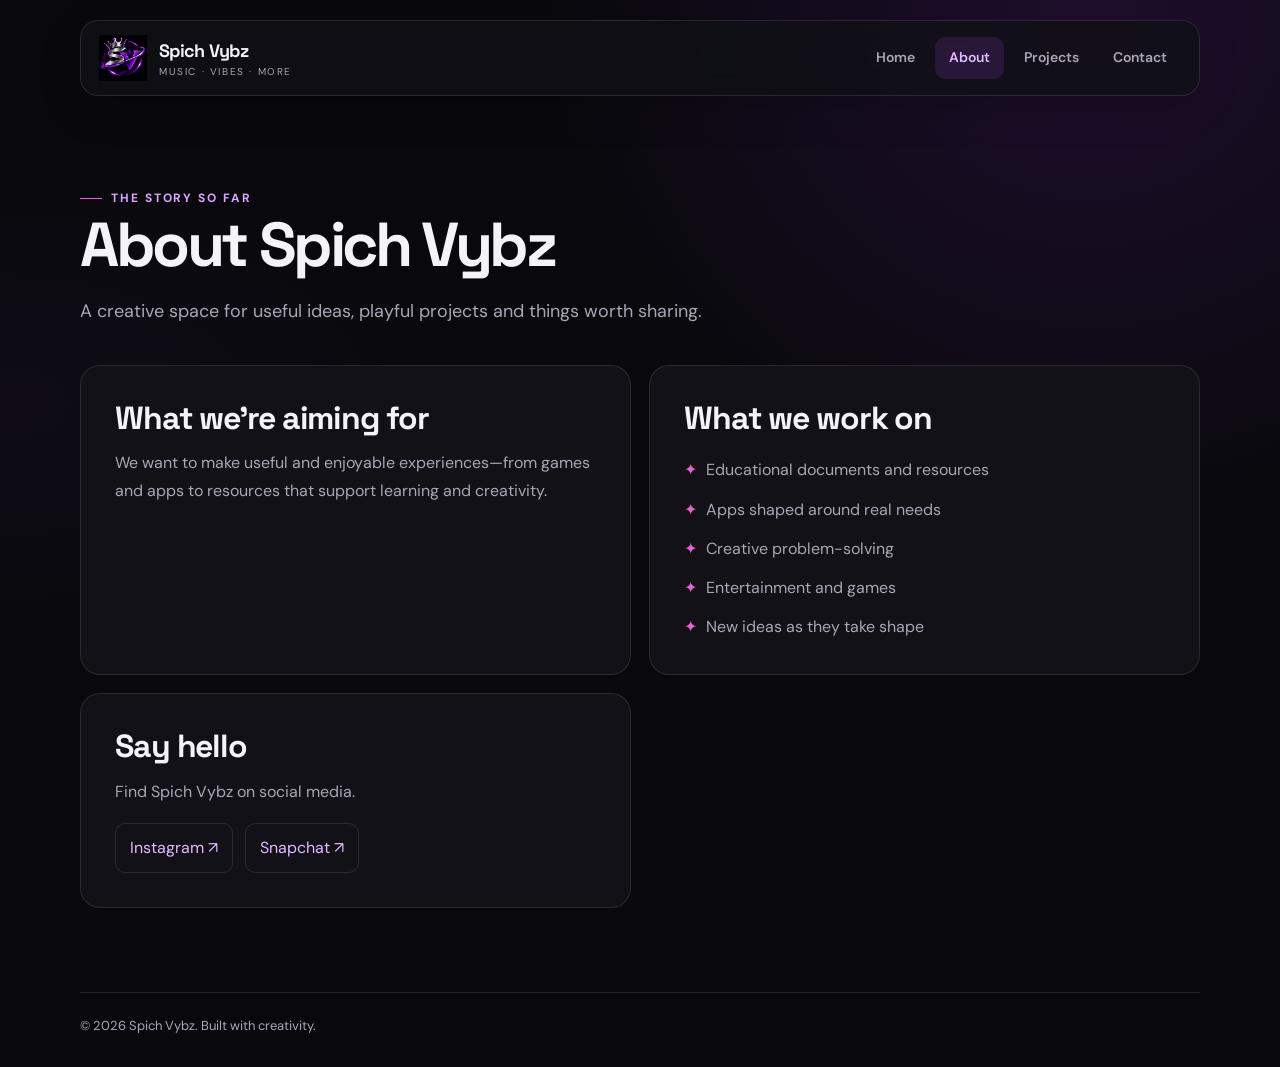
==== about.html @ a4c176d0 "Add files via upload" ====
<!DOCTYPE html>
<html lang="en">
<head>
    <meta charset="UTF-8">
    <meta name="viewport" content="width=device-width, initial-scale=1.0">
    <meta name="theme-color" content="#09090d">
    <meta name="description" content="Learn about the goals and creative work behind Spich Vybz.">
    <title>About — Spich Vybz</title>
    <link rel="stylesheet" href="style.css">
</head>
<body>
    <header class="site-header">
        <nav class="navbar" aria-label="Main navigation">
            <a class="brand" href="index.html" aria-label="Spich Vybz home">
                <img src="sv-logo.png" alt="">
                <span class="brand-copy"><span class="brand-name">Spich Vybz</span><span class="brand-tagline">Music · Vibes · More</span></span>
            </a>
            <div class="nav-links">
                <a href="index.html">Home</a>
                <a href="about.html" aria-current="page">About</a>
                <a href="projects.html">Projects</a>
                <a href="contact.html">Contact</a>
            </div>
        </nav>
    </header>

    <main>
        <header class="page-intro">
            <span class="eyebrow">The story so far</span>
            <h1>About Spich Vybz</h1>
            <p>A creative space for useful ideas, playful projects and things worth sharing.</p>
        </header>
        <div class="content-grid">
            <section class="content-panel">
                <h2>What we’re aiming for</h2>
                <p>We want to make useful and enjoyable experiences—from games and apps to resources that support learning and creativity.</p>
            </section>
            <section class="content-panel">
                <h2>What we work on</h2>
                <ul class="clean-list">
                    <li>Educational documents and resources</li>
                    <li>Apps shaped around real needs</li>
                    <li>Creative problem-solving</li>
                    <li>Entertainment and games</li>
                    <li>New ideas as they take shape</li>
                </ul>
            </section>
            <section class="content-panel">
                <h2>Say hello</h2>
                <p>Find Spich Vybz on social media.</p>
                <div class="social-list">
                    <a href="https://www.instagram.com/chris.ten1209/" target="_blank" rel="noopener noreferrer">Instagram ↗</a>
                    <a href="https://www.snapchat.com/add/kchris.ten1209" target="_blank" rel="noopener noreferrer">Snapchat ↗</a>
                </div>
            </section>
        </div>
    </main>

    <footer><p>© 2026 Spich Vybz. Built with creativity.</p></footer>
</body>
</html>
---- style.css ----
@import url('https://fonts.googleapis.com/css2?family=DM+Sans:wght@400;500;600;700&family=Space+Grotesk:wght@500;600;700&display=swap');

:root {
    color-scheme: dark;
    --bg: #09090d;
    --surface: #111117;
    --surface-raised: #171720;
    --text: #f5f3fa;
    --muted: #aaa6b6;
    --line: rgba(255,255,255,.1);
    --purple: #b44cff;
    --pink: #f15bd7;
    --gold: #ffc75e;
    --page-width: 1120px;
}

* { box-sizing: border-box; }

html { scroll-behavior: smooth; }

body {
    min-width: 320px;
    margin: 0;
    background:
        radial-gradient(ellipse at 85% 0%, rgba(143, 42, 214, .16), transparent 34rem),
        radial-gradient(ellipse at 0% 38%, rgba(54, 32, 92, .13), transparent 28rem),
        var(--bg);
    color: var(--text);
    font-family: 'DM Sans', Arial, sans-serif;
    font-size: 16px;
    line-height: 1.7;
}

a { color: inherit; }
a:focus-visible, button:focus-visible, input:focus-visible, textarea:focus-visible {
    outline: 3px solid var(--gold);
    outline-offset: 3px;
}

.site-header {
    width: min(var(--page-width), calc(100% - 48px));
    margin: 20px auto 0;
}

.navbar {
    min-height: 76px;
    display: flex;
    align-items: center;
    justify-content: space-between;
    gap: 24px;
    padding: 12px 18px;
    border: 1px solid var(--line);
    border-radius: 18px;
    background: rgba(17, 17, 23, .82);
    box-shadow: 0 12px 40px rgba(0,0,0,.18);
    backdrop-filter: blur(14px);
}

.brand {
    display: inline-flex;
    align-items: center;
    gap: 12px;
    min-width: 0;
    text-decoration: none;
}

.brand img { width: 48px; height: 48px; object-fit: contain; }
.brand-copy { display: grid; line-height: 1.2; }
.brand-name { font: 700 18px 'Space Grotesk', sans-serif; letter-spacing: -.04em; }
.brand-tagline { margin-top: 4px; color: var(--muted); font-size: 10px; letter-spacing: .16em; text-transform: uppercase; }

.nav-links { display: flex; align-items: center; gap: 6px; }
.nav-links a {
    padding: 9px 14px;
    border-radius: 10px;
    color: var(--muted);
    font-size: 14px;
    font-weight: 600;
    text-decoration: none;
    transition: background .2s ease, color .2s ease;
}
.nav-links a:hover, .nav-links a[aria-current="page"] {
    background: rgba(180, 76, 255, .14);
    color: #e4baff;
}

main {
    width: min(var(--page-width), calc(100% - 48px));
    min-height: 65vh;
    margin: 0 auto;
    padding: 64px 0 84px;
}

.eyebrow {
    display: inline-flex;
    align-items: center;
    gap: 9px;
    color: #d9a7ff;
    font-size: 12px;
    font-weight: 700;
    letter-spacing: .16em;
    text-transform: uppercase;
}
.eyebrow::before { width: 22px; height: 1px; background: var(--pink); content: ''; }

h1, h2, h3 { margin: 0; font-family: 'Space Grotesk', Arial, sans-serif; line-height: 1.15; }
h1 { font-size: clamp(40px, 7vw, 72px); letter-spacing: -.055em; }
h2 { font-size: clamp(24px, 3vw, 32px); letter-spacing: -.035em; }
h3 { font-size: 19px; letter-spacing: -.02em; }
p { margin: 0; color: var(--muted); }

.hero {
    position: relative;
    display: grid;
    grid-template-columns: minmax(0, 1.1fr) minmax(260px, .9fr);
    align-items: center;
    gap: 40px;
    min-height: 440px;
    overflow: hidden;
    padding: clamp(28px, 6vw, 68px);
    border: 1px solid rgba(205, 137, 255, .2);
    border-radius: 28px;
    background: linear-gradient(120deg, rgba(26, 19, 36, .96), rgba(13, 13, 19, .93) 65%);
    box-shadow: 0 28px 90px rgba(0,0,0,.28);
}
.hero::after {
    position: absolute;
    right: -90px;
    bottom: -200px;
    width: 420px;
    height: 420px;
    border: 1px solid rgba(180,76,255,.18);
    border-radius: 50%;
    box-shadow: 0 0 0 36px rgba(180,76,255,.025), 0 0 0 72px rgba(180,76,255,.02);
    content: '';
    pointer-events: none;
}
.hero-copy { position: relative; z-index: 1; }
.hero h1 { max-width: 650px; margin: 18px 0; }
.hero h1 span { color: #d59aff; }
.hero-copy > p { max-width: 540px; font-size: 18px; }
.hero-art { position: relative; z-index: 1; display: grid; place-items: center; }
.hero-art img { width: min(100%, 370px); height: auto; filter: drop-shadow(0 12px 46px rgba(163,43,255,.2)); }

.button-link, .btn {
    display: inline-flex;
    align-items: center;
    justify-content: center;
    gap: 8px;
    min-height: 48px;
    margin-top: 26px;
    padding: 0 20px;
    border: 1px solid transparent;
    border-radius: 12px;
    background: linear-gradient(100deg, #a944f5, #d14bd7);
    color: white;
    font: 700 14px 'DM Sans', sans-serif;
    text-decoration: none;
    cursor: pointer;
    transition: transform .2s ease, filter .2s ease;
}
.button-link:hover, .btn:hover { transform: translateY(-2px); filter: brightness(1.12); }
.button-link.secondary { border-color: var(--line); background: transparent; color: var(--text); }

.section-heading { display: flex; align-items: end; justify-content: space-between; gap: 24px; margin: 64px 0 22px; }
.section-heading p { max-width: 480px; }
.cards { display: grid; grid-template-columns: repeat(3, minmax(0, 1fr)); gap: 16px; }
.card {
    min-height: 175px;
    padding: 24px;
    border: 1px solid var(--line);
    border-radius: 18px;
    background: linear-gradient(145deg, rgba(25,25,34,.96), rgba(16,16,22,.95));
}
.card .card-icon { display: block; margin-bottom: 24px; color: var(--gold); font-size: 22px; }
.card p { margin-top: 9px; font-size: 14px; }

.notice {
    display: flex;
    align-items: center;
    gap: 14px;
    margin-top: 24px;
    padding: 18px 20px;
    border: 1px solid rgba(255,199,94,.2);
    border-radius: 14px;
    background: rgba(255,199,94,.06);
    color: #f6d89d;
}
.notice p { color: #d1bd9b; font-size: 14px; }

.page-intro { max-width: 740px; margin: 20px 0 38px; }
.page-intro h1 { font-size: clamp(42px, 6vw, 62px); }
.page-intro p { max-width: 660px; margin-top: 16px; font-size: 18px; }
.content-grid { display: grid; grid-template-columns: repeat(2, minmax(0, 1fr)); gap: 18px; }
.content-panel { padding: clamp(22px, 4vw, 34px); border: 1px solid var(--line); border-radius: 20px; background: var(--surface); }
.content-panel > p { margin-top: 13px; }
.clean-list { display: grid; gap: 12px; margin: 20px 0 0; padding: 0; list-style: none; }
.clean-list li { position: relative; padding-left: 22px; color: var(--muted); }
.clean-list li::before { position: absolute; left: 0; color: var(--pink); content: '✦'; }
.social-list { display: flex; flex-wrap: wrap; gap: 12px; margin-top: 18px; }
.social-list a { padding: 10px 14px; border: 1px solid var(--line); border-radius: 10px; color: #e0bbff; text-decoration: none; }
.social-list a:hover { border-color: var(--purple); background: rgba(180,76,255,.1); }

.project-grid { display: grid; grid-template-columns: repeat(2, minmax(0, 1fr)); gap: 16px; }
.project-card { position: relative; min-height: 190px; padding: 25px; border: 1px solid var(--line); border-radius: 18px; background: var(--surface); }
.project-card p { margin-top: 8px; font-size: 14px; }
.project-card .project-mark { display: inline-grid; width: 42px; height: 42px; margin-bottom: 24px; place-items: center; border-radius: 12px; background: rgba(180,76,255,.15); color: #d9a7ff; font-size: 20px; }
.project-link { display: inline-flex; margin-top: 26px; color: #d9a7ff; font-weight: 700; text-decoration: none; }
.project-link:hover { color: white; }

.contact-layout { display: grid; grid-template-columns: .8fr 1.2fr; gap: 20px; align-items: start; }
.contact-details, .contact-form { padding: clamp(22px, 4vw, 34px); border: 1px solid var(--line); border-radius: 20px; background: var(--surface); }
.contact-details p { margin-top: 12px; }
.contact-form { display: grid; gap: 16px; }
.form-field { display: grid; gap: 7px; }
.form-field label { color: #e5e0ec; font-size: 14px; font-weight: 600; }
.box { width: 100%; min-height: 48px; padding: 12px 14px; border: 1px solid rgba(255,255,255,.13); border-radius: 10px; background: #0d0d13; color: var(--text); font: inherit; }
textarea.box { min-height: 155px; resize: vertical; }
.contact-form .btn { justify-self: start; margin-top: 0; }
.form-note { font-size: 13px; }

footer {
    width: min(var(--page-width), calc(100% - 48px));
    margin: 0 auto;
    padding: 22px 0 30px;
    border-top: 1px solid var(--line);
    color: var(--muted);
    font-size: 13px;
}
footer p { font-size: 13px; }

@media (max-width: 760px) {
    .site-header, main, footer { width: min(100% - 32px, var(--page-width)); }
    .navbar { align-items: flex-start; flex-direction: column; gap: 10px; padding: 14px; }
    .nav-links { width: 100%; gap: 2px; overflow-x: auto; }
    .nav-links a { padding: 9px 11px; font-size: 13px; }
    main { padding: 40px 0 60px; }
    .hero { grid-template-columns: 1fr; gap: 12px; min-height: unset; padding: 32px 24px; }
    .hero-art img { width: min(75%, 280px); }
    .hero-copy > p, .page-intro p { font-size: 16px; }
    .cards { grid-template-columns: repeat(2, minmax(0, 1fr)); }
    .content-grid, .contact-layout { grid-template-columns: 1fr; }
    .section-heading { align-items: flex-start; flex-direction: column; margin-top: 46px; }
}

@media (max-width: 480px) {
    .site-header, main, footer { width: calc(100% - 28px); }
    .brand img { width: 42px; height: 42px; }
    .brand-name { font-size: 16px; }
    .brand-tagline { font-size: 9px; }
    .nav-links a { padding: 8px 9px; font-size: 12px; }
    .hero { border-radius: 20px; }
    .cards, .project-grid { grid-template-columns: 1fr; }
    .card { min-height: 145px; }
}

@media (prefers-reduced-motion: reduce) {
    *, *::before, *::after { scroll-behavior: auto !important; transition-duration: .01ms !important; }
}
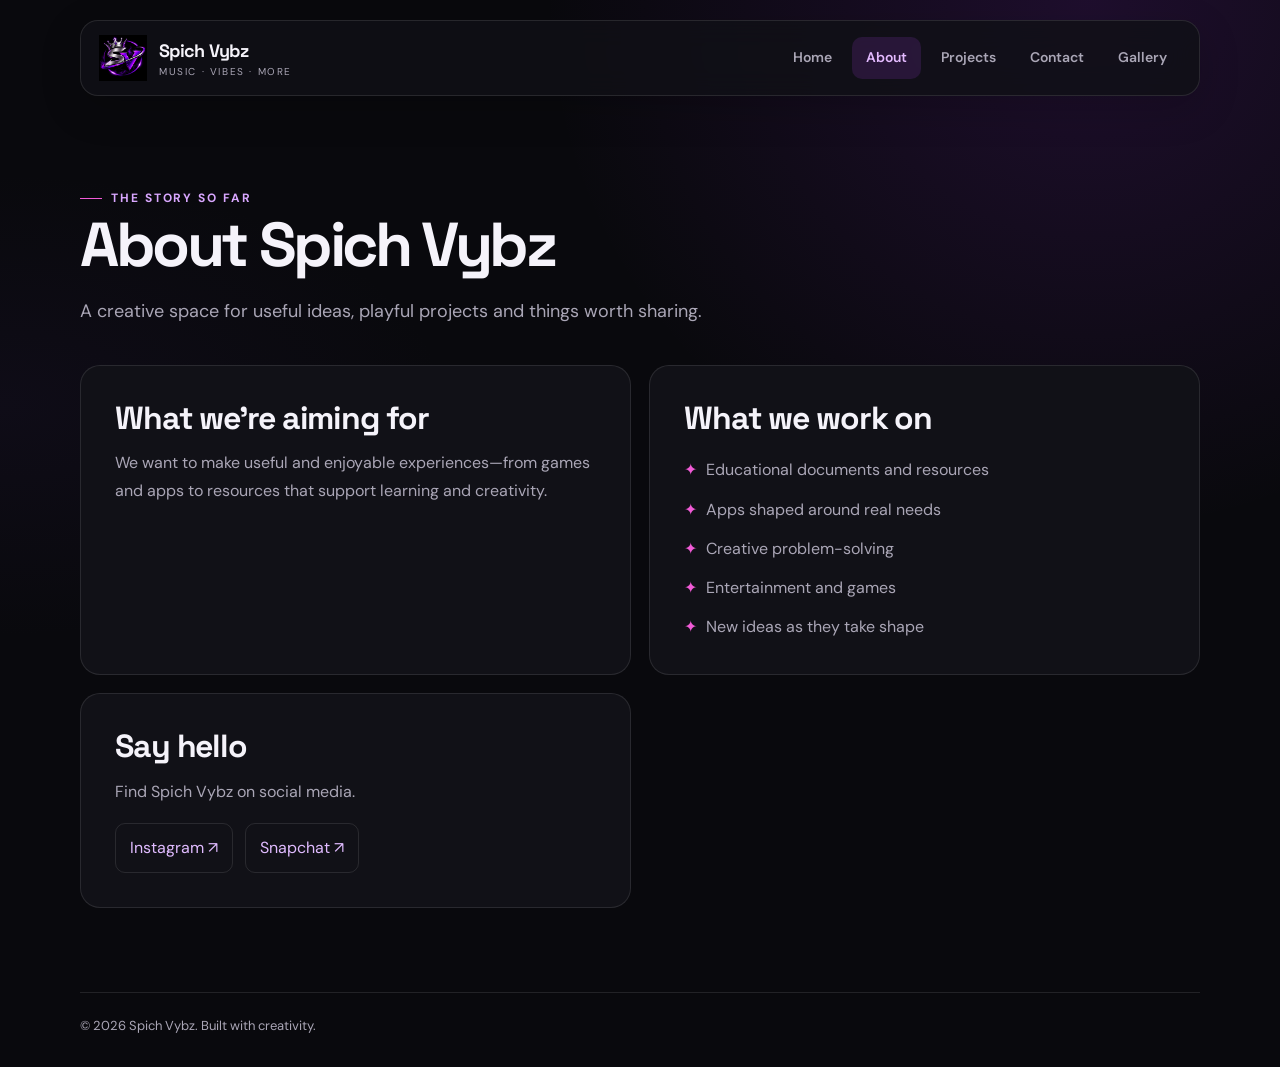
==== commit 5d2e295f: "Add Gallery link to navigation in about.html" ====
--- a/about.html
+++ b/about.html
@@ -20,6 +20,7 @@
                 <a href="about.html" aria-current="page">About</a>
                 <a href="projects.html">Projects</a>
                 <a href="contact.html">Contact</a>
+                <a href="gallery.html">Gallery</a>
             </div>
         </nav>
     </header>
